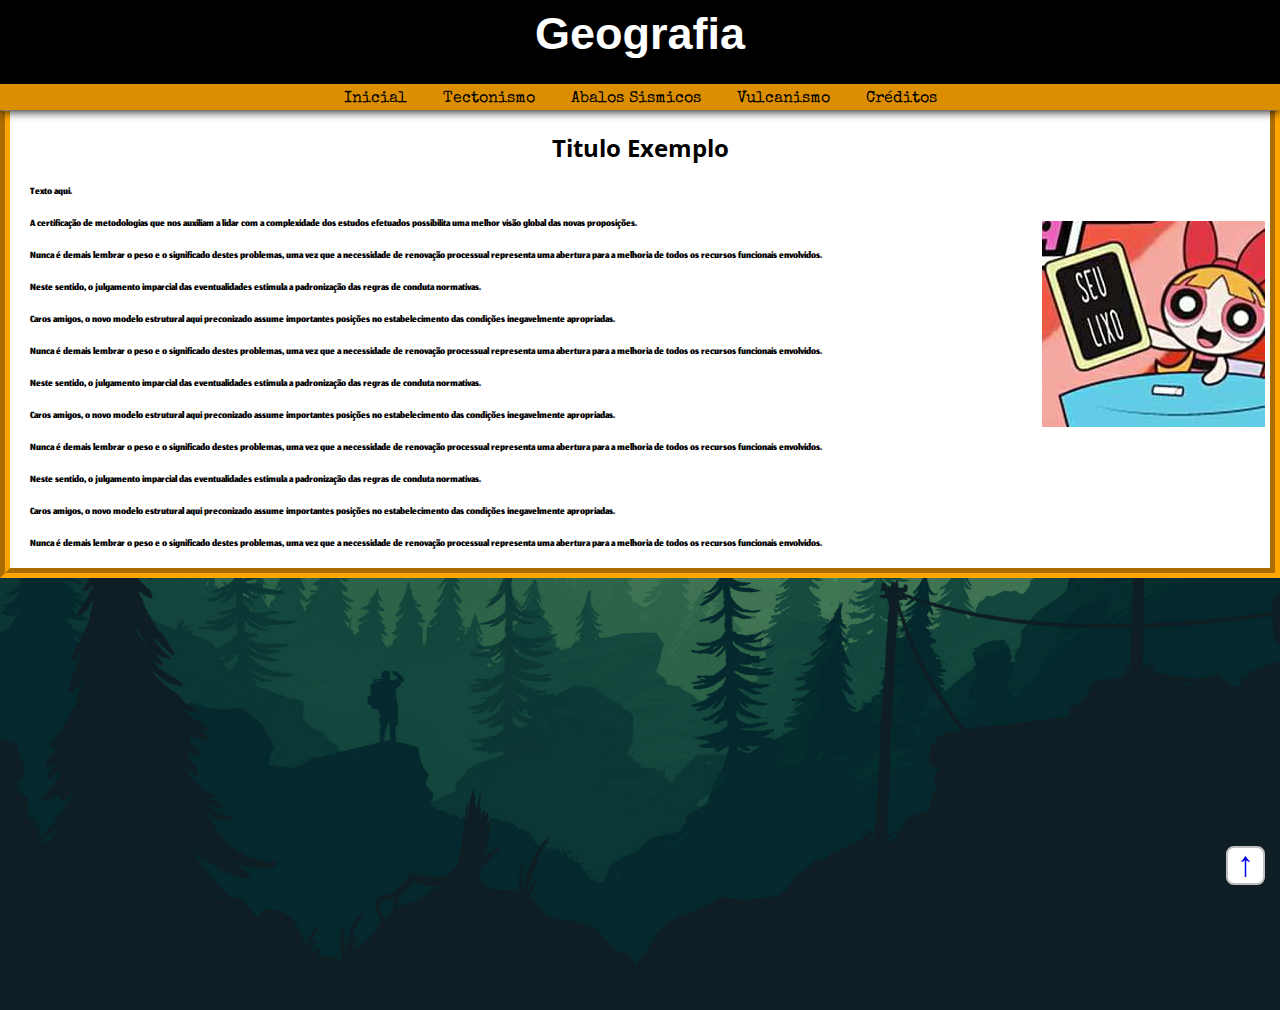
==== index.html @ 6198a920 "Ultima versão do DGO - Is a Bella" ====
<!DOCTYPE html>
<html>
<head>
	<title>Bem-Vindo</title>
	<link rel="stylesheet" href="style.css">
	<link href="https://fonts.googleapis.com/css?family=Open+Sans|Special+Elite|Amatica+SC|Jomhuria" rel="stylesheet">
</head>

<body>
	<header>
      <h1 id="topo">Geografia</h1>

      <nav>
        <ul>
            <li><a href="#">Inicial</a></li>
            <li><a href="tectonismo.html">Tectonismo</a></li>
            <li><a href="#">Abalos Sismicos</a></li>
            <li><a href="vulcanismo.html">Vulcanismo</a></li>
            <li><a href="#">Créditos</a></li>
        </ul>
      </nav>

    </header>

    <main id="inicial">
    	<article id="principal">
    		<h2>Titulo Exemplo</h2>
    		<p>Texto aqui.</p>
    		<img src="imgs/seu_lixo.jpg" class="direita">
    		<p>A certificação de metodologias que nos auxiliam a lidar com a complexidade dos estudos efetuados possibilita uma melhor visão global das novas proposições.</p>
    		<p>Nunca é demais lembrar o peso e o significado destes problemas, uma vez que a necessidade de renovação processual representa uma abertura para a melhoria de todos os recursos funcionais envolvidos.</p>
    		<p>Neste sentido, o julgamento imparcial das eventualidades estimula a padronização das regras de conduta normativas.</p>
    		<p>Caros amigos, o novo modelo estrutural aqui preconizado assume importantes posições no estabelecimento das condições inegavelmente apropriadas.</p>
    		<p>Nunca é demais lembrar o peso e o significado destes problemas, uma vez que a necessidade de renovação processual representa uma abertura para a melhoria de todos os recursos funcionais envolvidos.</p>
    		<p>Neste sentido, o julgamento imparcial das eventualidades estimula a padronização das regras de conduta normativas.</p>
    		<p>Caros amigos, o novo modelo estrutural aqui preconizado assume importantes posições no estabelecimento das condições inegavelmente apropriadas.</p>
    		<p>Nunca é demais lembrar o peso e o significado destes problemas, uma vez que a necessidade de renovação processual representa uma abertura para a melhoria de todos os recursos funcionais envolvidos.</p>
    		<p>Neste sentido, o julgamento imparcial das eventualidades estimula a padronização das regras de conduta normativas.</p>
    		<p>Caros amigos, o novo modelo estrutural aqui preconizado assume importantes posições no estabelecimento das condições inegavelmente apropriadas.</p>
    		<p>Nunca é demais lembrar o peso e o significado destes problemas, uma vez que a necessidade de renovação processual representa uma abertura para a melhoria de todos os recursos funcionais envolvidos.</p>

    	</article>
    </main>
    <a href="#topo" id="voltar-topo"></a>
    <script src="js/desce.js"></script>
</body>
</html>
---- style.css ----
body,h1{
  margin: 0;
}
body,html{
  height: 100%;
}

/* HEADER */
header{
  background-color: black;
  text-align: center;
  box-shadow: 0px 1px 10px black;
  position: relative;
  z-index: 1
}
header h1{
  padding: 8px;
  color: white;
  font-family: "Amatica SC", sans-serif;
  font-size: 45px;
  text-decoration: none;
  z-index: 1;
  display: block;
}

/* LINKS E NAVIGATION BAR*/
header li{
  list-style: none;
  display: inline-block;
  font-family: "Special Elite", cursive;
  border-bottom: 3px solid transparent;
  margin: 0 1em;
}
header ul {
  padding-left: 0;
  padding-top: 0.25em;
  background-color: rgba(255, 165, 0, 0.86);
  margin-bottom: 0;
}
header a{
  text-decoration: none;
  color: black;
  text-align: center;
}

/*principal*/
  #principal{
    margin: 0 auto;
    border: 10px groove orange;
    border-top: 1px solid transparent;
    /*background-color: rgba(255, 185, 0, 0.72);*/
    background-color: rgba(255, 255, 255, 1);
    text-align: center;
    position: relative;
    bottom: 850px;
    transition: 0.5s linear;
  }
  #principal p{
    margin-left: 20px;
    margin-right: 20px;
    text-align: justify;
    font-family: 'Jomhuria'
  }
  #principal h2{
    font-family: 'open sans',sans-serif;
  }

  /* IMAGENS */
 main{
    background-size: cover;
    background-position: center center;
    height: 100%;
  }
  #inicial{
    background-image: url(imgs/fundo/guy-forest-green.jpg);
  }
  #vulcao{
    background-image: url(imgs/fundo/guy-forest-yellow.jpg);
    background-size: cover;
    background-position: center center;
    height: 100%;
  }
  #tectonismo{
    background-image: url(imgs/fundo/forest-anoitecer-vigia.jpg);
    background-size: cover;
    background-position: center center;
    height: 100%;

  }

  .direita{
    float: right;
    margin: 5px;
  }
  .esquerda{
      float: left;
      margin: 5px;
  }
  .vermelho{
    color: red;
  }
  .negrito{
    font-weight: bold;

  }

#voltar-topo {
  background-color: white;
  border-radius: 20%;
  border: 2px solid silver;
  font-size: 35px;
  box-sizing: content-box;
  width: 1em;
  height: 1em;
  text-align: center;
  text-decoration: none;
      /*aula*/
  position: fixed;
  right: 15px;
  bottom: 15px;
}

#voltar-topo::before {
  content: "↑";
  /* por algum motivo,a setinha tinha ficado
  com um contorno (no próprio caractere),então
  eu mudei para outro*/
  display: inline;
      /*aula*/
  position: relative;
  bottom: 3px;
}

section{
  width: 600px;
  margin: 0 auto;
}
a:active{
  position: relative;
  top: 1px;
}
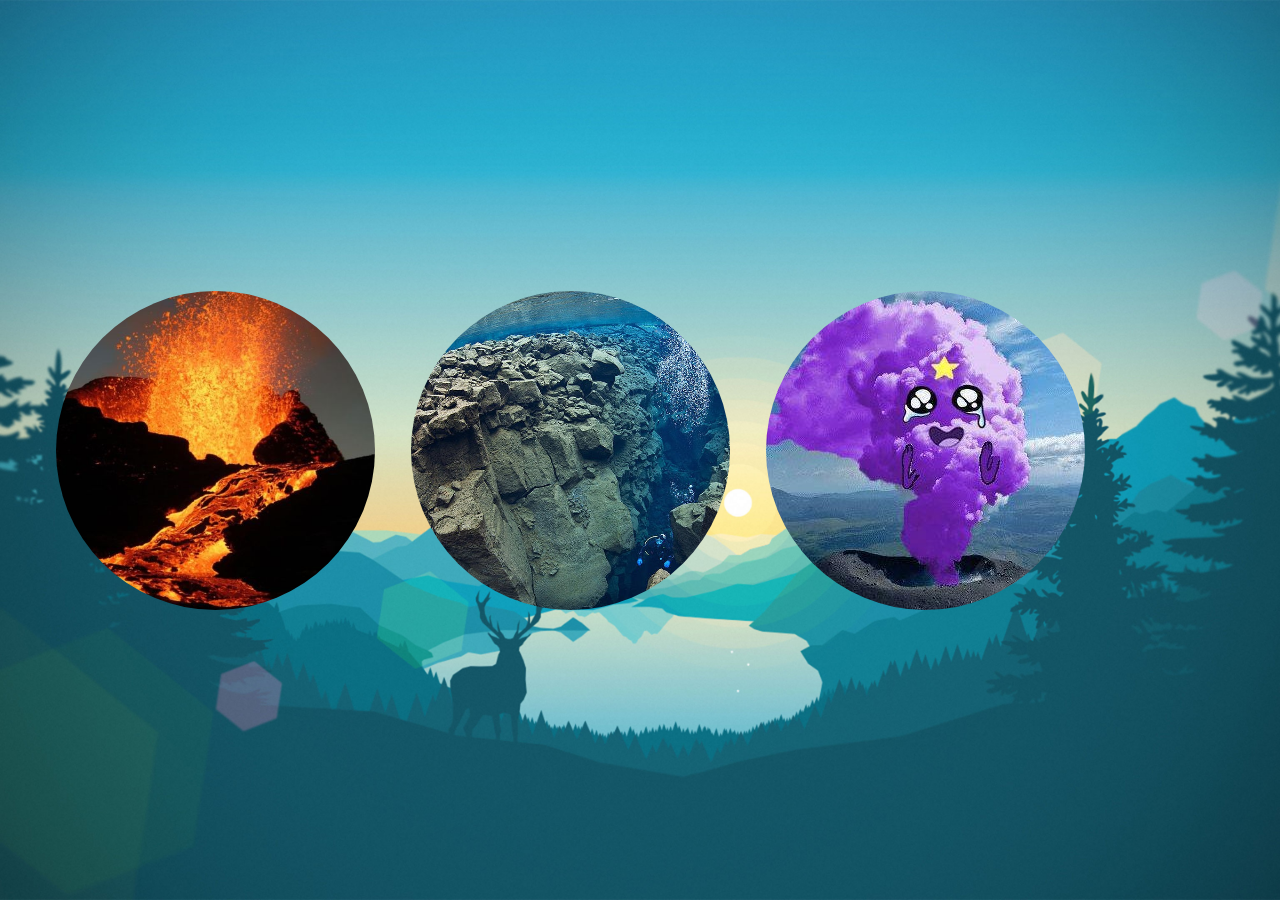
==== commit 837e4b39: "versão_final-entrega" ====
--- a/index.html
+++ b/index.html
@@ -1,47 +1,30 @@
 <!DOCTYPE html>
 <html>
-<head>
-	<title>Bem-Vindo</title>
-	<link rel="stylesheet" href="style.css">
-	<link href="https://fonts.googleapis.com/css?family=Open+Sans|Special+Elite|Amatica+SC|Jomhuria" rel="stylesheet">
-</head>
-
-<body>
-	<header>
-      <h1 id="topo">Geografia</h1>
-
-      <nav>
-        <ul>
-            <li><a href="#">Inicial</a></li>
-            <li><a href="tectonismo.html">Tectonismo</a></li>
-            <li><a href="#">Abalos Sismicos</a></li>
-            <li><a href="vulcanismo.html">Vulcanismo</a></li>
-            <li><a href="#">Créditos</a></li>
-        </ul>
-      </nav>
-
-    </header>
-
-    <main id="inicial">
-    	<article id="principal">
-    		<h2>Titulo Exemplo</h2>
-    		<p>Texto aqui.</p>
-    		<img src="imgs/seu_lixo.jpg" class="direita">
-    		<p>A certificação de metodologias que nos auxiliam a lidar com a complexidade dos estudos efetuados possibilita uma melhor visão global das novas proposições.</p>
-    		<p>Nunca é demais lembrar o peso e o significado destes problemas, uma vez que a necessidade de renovação processual representa uma abertura para a melhoria de todos os recursos funcionais envolvidos.</p>
-    		<p>Neste sentido, o julgamento imparcial das eventualidades estimula a padronização das regras de conduta normativas.</p>
-    		<p>Caros amigos, o novo modelo estrutural aqui preconizado assume importantes posições no estabelecimento das condições inegavelmente apropriadas.</p>
-    		<p>Nunca é demais lembrar o peso e o significado destes problemas, uma vez que a necessidade de renovação processual representa uma abertura para a melhoria de todos os recursos funcionais envolvidos.</p>
-    		<p>Neste sentido, o julgamento imparcial das eventualidades estimula a padronização das regras de conduta normativas.</p>
-    		<p>Caros amigos, o novo modelo estrutural aqui preconizado assume importantes posições no estabelecimento das condições inegavelmente apropriadas.</p>
-    		<p>Nunca é demais lembrar o peso e o significado destes problemas, uma vez que a necessidade de renovação processual representa uma abertura para a melhoria de todos os recursos funcionais envolvidos.</p>
-    		<p>Neste sentido, o julgamento imparcial das eventualidades estimula a padronização das regras de conduta normativas.</p>
-    		<p>Caros amigos, o novo modelo estrutural aqui preconizado assume importantes posições no estabelecimento das condições inegavelmente apropriadas.</p>
-    		<p>Nunca é demais lembrar o peso e o significado destes problemas, uma vez que a necessidade de renovação processual representa uma abertura para a melhoria de todos os recursos funcionais envolvidos.</p>
-
-    	</article>
-    </main>
-    <a href="#topo" id="voltar-topo"></a>
-    <script src="js/desce.js"></script>
-</body>
+	<head>
+		<title></title>
+		<link rel="stylesheet" href="style.css">
+		<link href="https://fonts.googleapis.com/css?family=Open+Sans|Special+Elite|Amatica+SC" rel="stylesheet">
+	</head>
+	<body>
+		<main id="primeira-pag">
+			<ul>
+				<a href="vulcanismo-novo.html">
+				<li class="conteudo">
+					<img class="pagina-principal" src="imgs/volcano.jpg">
+					<h1>Vulcão</h1>
+				</li></a>
+				<a href="tectonismo-novo.html">
+				<li class="conteudo">
+					<img class="pagina-principal" src="imgs/logo-tect.jpeg">
+					<h1>Tectonismo</h1>
+				</li></a>
+				<a href="creditos.html">
+				<li class="conteudo">
+					<img class="pagina-principal" src="imgs/vulcao.jpg">
+					<h1>Créditos</h1>
+				</li></a>
+			</ul>
+		</main>
+		
+	</body>
 </html>--- a/style.css
+++ b/style.css
@@ -4,72 +4,17 @@
 body,html{
   height: 100%;
 }
-
-/* HEADER */
-header{
-  background-color: black;
-  text-align: center;
-  box-shadow: 0px 1px 10px black;
-  position: relative;
-  z-index: 1
+body#vulcao-n{
+  background-color: #200001;
 }
-header h1{
-  padding: 8px;
-  color: white;
-  font-family: "Amatica SC", sans-serif;
-  font-size: 45px;
-  text-decoration: none;
-  z-index: 1;
-  display: block;
+body#tect-n{
+  background-color: #0f1e25;
 }
-
-/* LINKS E NAVIGATION BAR*/
-header li{
-  list-style: none;
-  display: inline-block;
-  font-family: "Special Elite", cursive;
-  border-bottom: 3px solid transparent;
-  margin: 0 1em;
-}
-header ul {
-  padding-left: 0;
-  padding-top: 0.25em;
-  background-color: rgba(255, 165, 0, 0.86);
-  margin-bottom: 0;
-}
-header a{
-  text-decoration: none;
-  color: black;
-  text-align: center;
-}
-
-/*principal*/
-  #principal{
-    margin: 0 auto;
-    border: 10px groove orange;
-    border-top: 1px solid transparent;
-    /*background-color: rgba(255, 185, 0, 0.72);*/
-    background-color: rgba(255, 255, 255, 1);
-    text-align: center;
-    position: relative;
-    bottom: 850px;
-    transition: 0.5s linear;
-  }
-  #principal p{
-    margin-left: 20px;
-    margin-right: 20px;
-    text-align: justify;
-    font-family: 'Jomhuria'
-  }
-  #principal h2{
-    font-family: 'open sans',sans-serif;
-  }
 
   /* IMAGENS */
  main{
     background-size: cover;
     background-position: center center;
-    height: 100%;
   }
   #inicial{
     background-image: url(imgs/fundo/guy-forest-green.jpg);
@@ -80,62 +25,92 @@
     background-position: center center;
     height: 100%;
   }
-  #tectonismo{
-    background-image: url(imgs/fundo/forest-anoitecer-vigia.jpg);
+  #creditos{
+    background-image: url(imgs/fundo/lake.jpg);
     background-size: cover;
     background-position: center center;
     height: 100%;
-
+  }
+  #primeira-pag{
+    background-image: url(imgs/fundo/lake.jpg);
+    background-size: cover;
+    background-position: center center;
+    height: 100%;
+}
+ #tectonismo{
+    background-image: url(imgs/fundo/guy-forest-green.jpg);
+    background-size: cover;
+    background-position: center center;
+    height: 100%;
   }
 
   .direita{
     float: right;
-    margin: 5px;
+    margin: 0 2.5em;
   }
   .esquerda{
       float: left;
-      margin: 5px;
-  }
-  .vermelho{
-    color: red;
-  }
-  .negrito{
-    font-weight: bold;
-
+      margin: 0 2.5em;
   }
 
-#voltar-topo {
-  background-color: white;
-  border-radius: 20%;
-  border: 2px solid silver;
-  font-size: 35px;
-  box-sizing: content-box;
-  width: 1em;
-  height: 1em;
-  text-align: center;
-  text-decoration: none;
-      /*aula*/
-  position: fixed;
-  right: 15px;
-  bottom: 15px;
-}
-
-#voltar-topo::before {
-  content: "↑";
-  /* por algum motivo,a setinha tinha ficado
-  com um contorno (no próprio caractere),então
-  eu mudei para outro*/
-  display: inline;
-      /*aula*/
-  position: relative;
-  bottom: 3px;
-}
-
 section{
-  width: 600px;
-  margin: 0 auto;
+  width: 700px;
+  font-family: 'Source Code Pro',monospace;
+  font-size: 20px;
+  color :white;
+  text-align: justify;
 }
 a:active{
   position: relative;
   top: 1px;
+}
+
+img.pagina-principal{
+  border-radius: 50%;
+  width: 319px;
+}
+
+img:hover{
+  transform: scale(1.1);
+  transition: cubic-bezier(0.55, 0.06, 0.68, 0.19) 0.1s;
+}
+.conteudo:hover h1{
+  opacity: 1;
+} 
+main ul{
+  position: absolute;
+  top: 50%;
+  margin-top: -159.5px;
+}
+li.conteudo{
+  display: inline-block;
+  list-style: none;
+  margin: 0 1em;
+  
+}
+li.conteudo h1{
+  text-align: center;
+  font-family: "Amatica SC", sans-serif;
+  font-size: 50px;
+  color: white;
+  transition: linear 0.2s;
+  opacity: 0;
+}
+
+a#retorna {
+  font-family: 'Source Code Pro',monospace;
+  color :white;
+}
+img#vulcao-explicado{
+  border-radius: 50px;
+  width: 319px; 
+  float: right;
+  padding: 2.5em;
+}
+#logo{
+  padding: 2.5em;
+  text-align: center;
+  font-family: "Amatica SC", sans-serif;
+  color: white;
+  font-size: 20px;
 }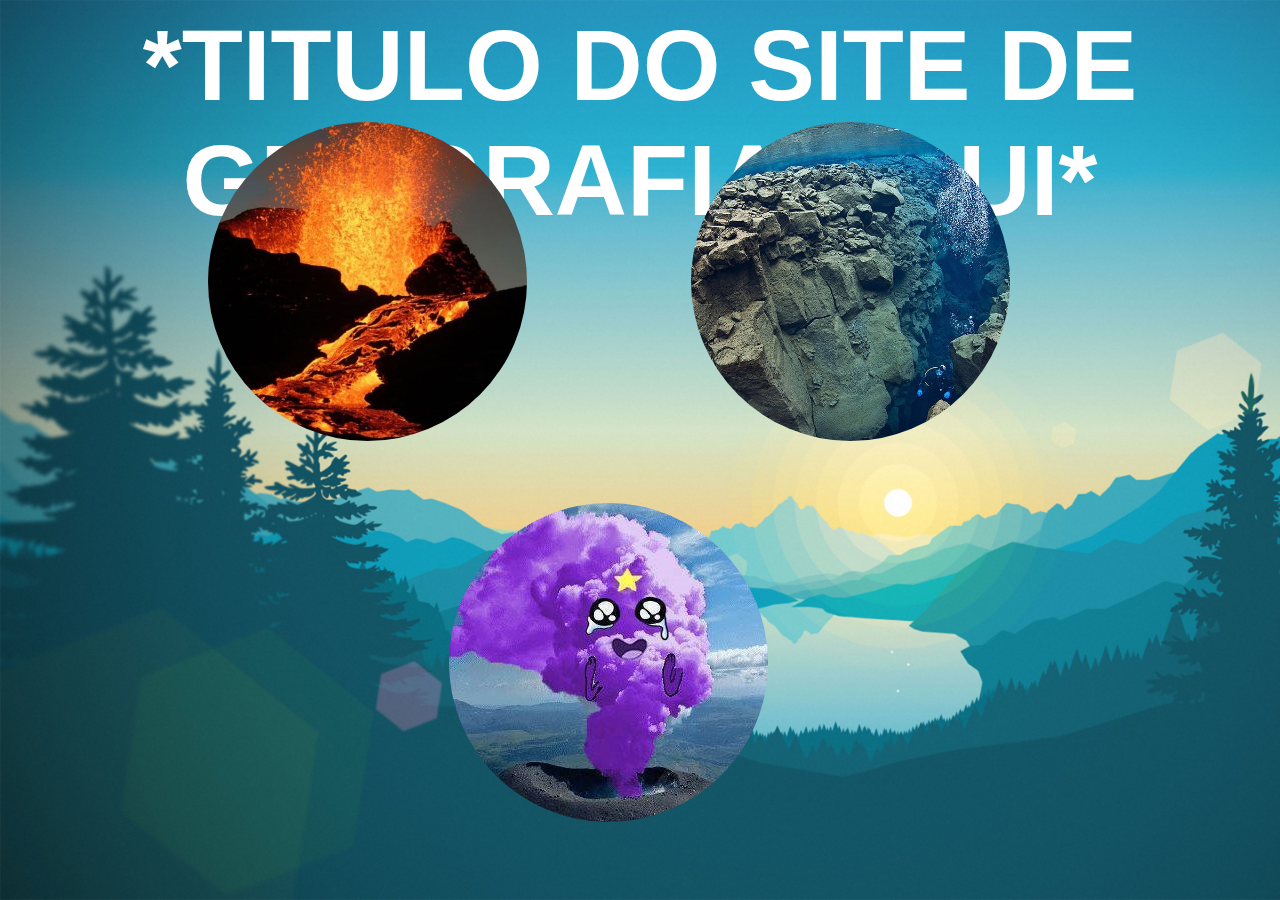
==== commit 74f128cd: "Add files via upload" ====
--- a/index.html
+++ b/index.html
@@ -2,29 +2,25 @@
 <html>
 	<head>
 		<title></title>
-		<link rel="stylesheet" href="style.css">
+		<meta charset="utf-8">
+		<link rel="stylesheet" href="estilo.css">
 		<link href="https://fonts.googleapis.com/css?family=Open+Sans|Special+Elite|Amatica+SC" rel="stylesheet">
 	</head>
-	<body>
-		<main id="primeira-pag">
+	<body id="pag-principal">
+		<h1 id="titulo-grande" class="fonte-bonita">*TITULO DO SITE DE GEOGRAFIA AQUI*</h1>
 			<ul>
-				<a href="vulcanismo-novo.html">
-				<li class="conteudo">
-					<img class="pagina-principal" src="imgs/volcano.jpg">
-					<h1>Vulcão</h1>
+				<a href="vulcanismo.html"><li class="principal-botao">
+					<img class="circulo" src="imgs/volcano.jpg">
+					<h1 class="fonte-bonita">Vulcão</h1>
 				</li></a>
-				<a href="tectonismo-novo.html">
-				<li class="conteudo">
-					<img class="pagina-principal" src="imgs/logo-tect.jpeg">
-					<h1>Tectonismo</h1>
+				<a href="tectonismo.html"><li class="principal-botao">
+					<img class="circulo" src="imgs/logo-tect.jpeg">
+					<h1 class="fonte-bonita">Tectonismo</h1>
 				</li></a>
-				<a href="creditos.html">
-				<li class="conteudo">
-					<img class="pagina-principal" src="imgs/vulcao.jpg">
-					<h1>Créditos</h1>
+				<a href="creditos.html"><li class="principal-botao">
+					<img class="circulo" src="imgs/vulcao.jpg">
+					<h1 class="fonte-bonita">Créditos</h1>
 				</li></a>
 			</ul>
-		</main>
-		
 	</body>
 </html>--- a/estilo.css
+++ b/estilo.css
@@ -0,0 +1,118 @@
+html,body{
+	min-height: 100%;
+}
+#pag-principal{
+	background-image: url(imgs/fundo/lake.jpg);
+	background-size: cover;
+}
+	li.principal-botao{
+		display: inline-block;
+		margin: 0 5em;
+	}
+	li.principal-botao h1{
+		text-align: center;
+		font-size: 50px;
+		opacity: 0;
+		transition: linear 0.2s;
+	}
+	.principal-botao:hover h1{
+  		opacity: 1;
+	} 
+	img.circulo{
+		border-radius: 50%;
+  		width: 319px;
+	}
+	li.principal-botao:hover img{
+  		transform: scale(1.1);
+  		transition: cubic-bezier(0.55, 0.06, 0.68, 0.19) 0.1s;
+	}
+	body#pag-principal ul{
+		text-align: center;
+		position: absolute;
+		bottom: 0;
+		margin-left: -742.5px;
+		left: 50%;
+	}
+	body#pag-principal h1#titulo-grande{
+		text-align: center;
+		font-size: 100px;
+	}
+
+#vulcao{
+	background-image: url(imgs/fundo/yellow-forest.jpg);
+	background-size: cover;
+}
+	#logo h1{
+		text-align: center;
+		font-size: 4em;
+	}
+	#logo{
+		width: 319px;
+		padding: 2em;
+	}
+	main{
+		width: 1100px;
+		margin: 2.5em auto;
+		clear: both;
+	}
+	img#vulcao-explicado{
+		border-radius: 50px;
+ 		width: 319px; 
+  		float: right;
+ 		padding: 2.5em;
+	}
+#tectonismo{
+	background-image: url(imgs/fundo/green-forest.jpg);
+	background-size: cover;
+}
+h1{
+	margin: 0;
+}
+.f-right{
+	float:right;
+}
+.f-left{
+	float:left;
+}
+p{
+	font-family: 'Source Code Pro',monospace;
+  	font-size: 20px;
+  	color :white;
+  	margin:0;
+}
+section{
+	width: 700px;
+	text-align: justify;
+}
+.negrito{
+	font-weight: bold;
+}
+.fonte-bonita{
+	color: white;
+	font-family: "Amatica SC", sans-serif;
+}
+	h2.fonte-bonita{
+		font-size: 3em;
+		margin-top: 0;
+		margin-bottom: 10px;
+		text-align: center;
+	}
+	ol.fonte-bonita,ul.fonte-bonita{
+		font-size: 1.5em;
+	}
+
+#creditos{
+	background-image: url(imgs/fundo/forest1.jpg);
+	background-size: cover;
+}
+#centralizado{
+	text-align: center;
+	margin: 0 auto;
+}
+nav ul{
+	width: 100%;
+
+}
+nav ul li{
+	display: inline-block;
+}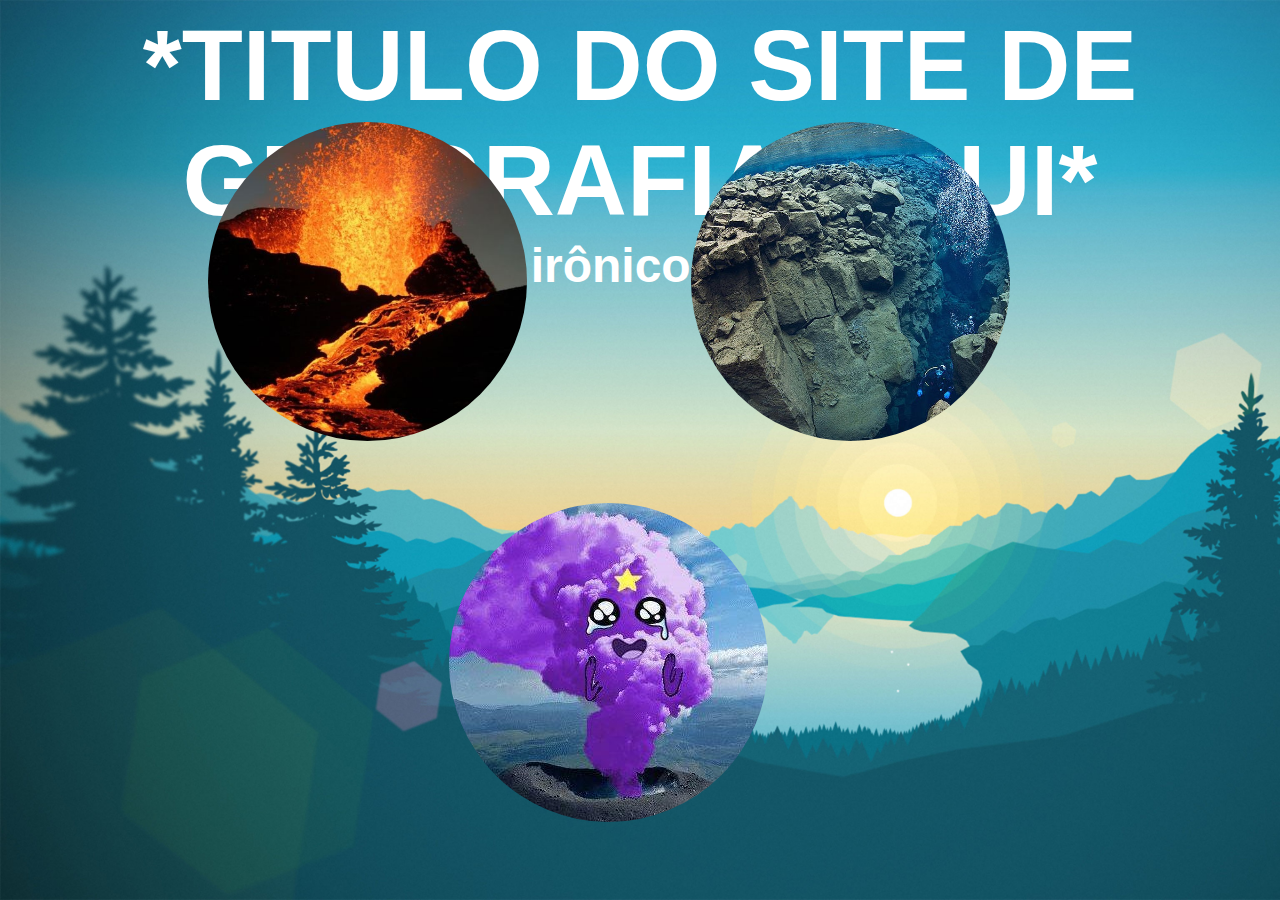
==== commit 93d067f8: "Update index.html" ====
--- a/index.html
+++ b/index.html
@@ -1,17 +1,20 @@
 <!DOCTYPE html>
 <html>
 	<head>
-		<title></title>
+		<title>Ainda sem título</title>
+			
+		
 		<meta charset="utf-8">
 		<link rel="stylesheet" href="estilo.css">
 		<link href="https://fonts.googleapis.com/css?family=Open+Sans|Special+Elite|Amatica+SC" rel="stylesheet">
 	</head>
 	<body id="pag-principal">
 		<h1 id="titulo-grande" class="fonte-bonita">*TITULO DO SITE DE GEOGRAFIA AQUI*</h1>
+		<h2 class="fonte-bonita">Isso é irônico *cof cof*</h2>	
 			<ul>
 				<a href="vulcanismo.html"><li class="principal-botao">
 					<img class="circulo" src="imgs/volcano.jpg">
-					<h1 class="fonte-bonita">Vulcão</h1>
+					<h1 class="fonte-bonita">Vulcanismo</h1>
 				</li></a>
 				<a href="tectonismo.html"><li class="principal-botao">
 					<img class="circulo" src="imgs/logo-tect.jpeg">
@@ -23,4 +26,4 @@
 				</li></a>
 			</ul>
 	</body>
-</html>+</html>
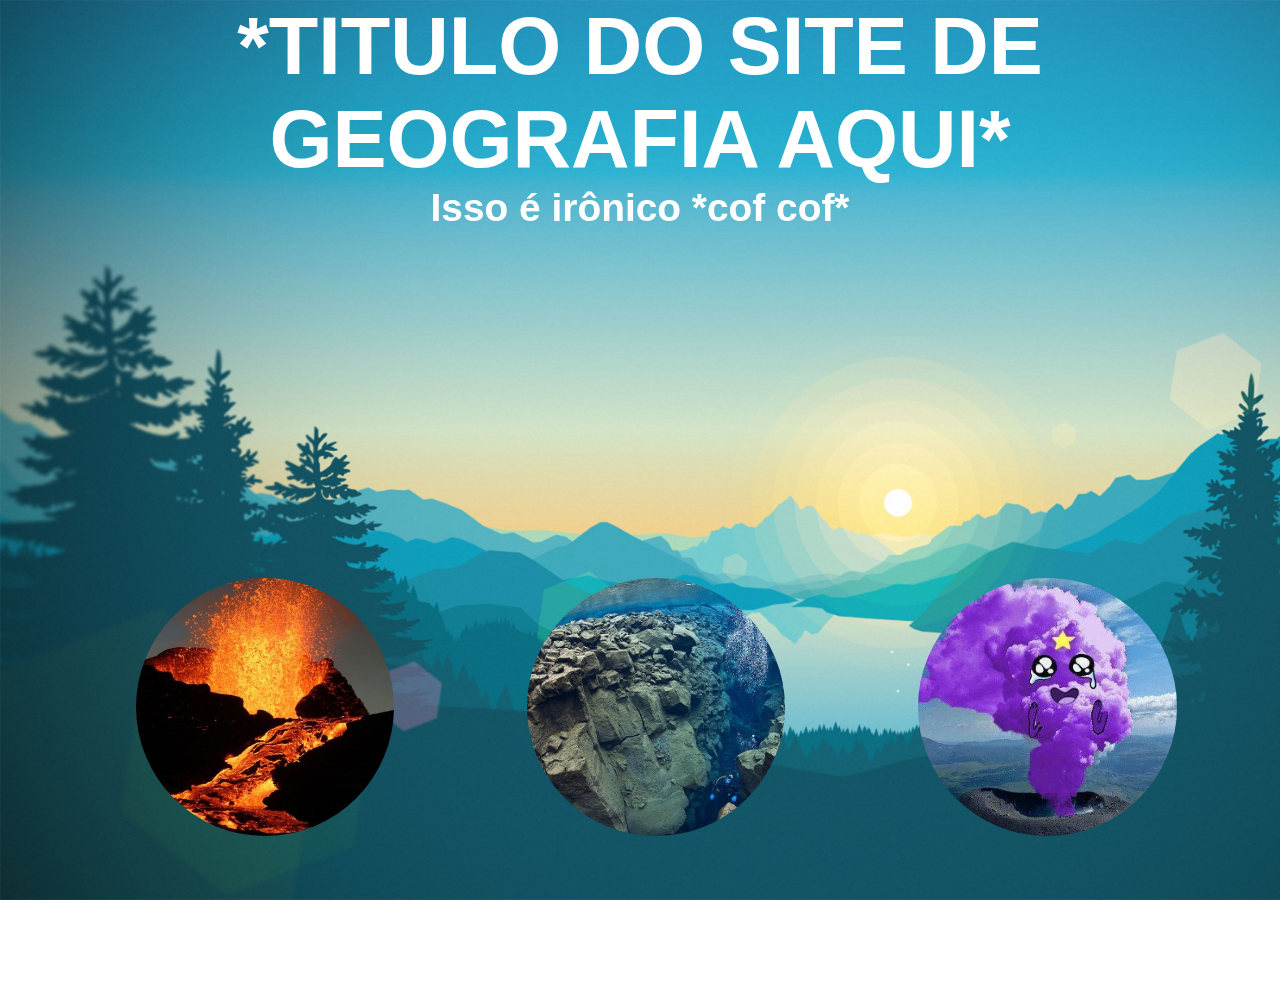
==== commit b90dcd1e: "Agora tá 10/10" ====
--- a/index.html
+++ b/index.html
@@ -2,11 +2,16 @@
 <html>
 	<head>
 		<title>Ainda sem título</title>
-			
+			<!-- O  titulo é uma irônia, porém verdade.
+				É mto difícil surgir com um nome que não seja
+				brega ou clichê, e piadinhas com o nome não
+				são lá a minha cara (Juan), logo nada melhor
+				do que esse título para representar           -->
 		
 		<meta charset="utf-8">
 		<link rel="stylesheet" href="estilo.css">
 		<link href="https://fonts.googleapis.com/css?family=Open+Sans|Special+Elite|Amatica+SC" rel="stylesheet">
+		<link rel="icon" href="imgs/logo/psy.ico">
 	</head>
 	<body id="pag-principal">
 		<h1 id="titulo-grande" class="fonte-bonita">*TITULO DO SITE DE GEOGRAFIA AQUI*</h1>
@@ -27,3 +32,8 @@
 			</ul>
 	</body>
 </html>
+
+<!-- 
+	*COF COF* eu fiz a maioria das coisas rs *COF COF* 
+	não leve isso a sério.
+-->--- a/estilo.css
+++ b/estilo.css
@@ -1,9 +1,12 @@
 html,body{
 	min-height: 100%;
-}
-#pag-principal{
+	zoom: 90%;
+	margin: 0;
+}
+#pag-principal::before{
 	background-image: url(imgs/fundo/lake.jpg);
 	background-size: cover;
+	filter: brightness(100%);
 }
 	li.principal-botao{
 		display: inline-block;
@@ -38,7 +41,7 @@
 		font-size: 100px;
 	}
 
-#vulcao{
+#vulcao::before{
 	background-image: url(imgs/fundo/yellow-forest.jpg);
 	background-size: cover;
 }
@@ -50,20 +53,22 @@
 		width: 319px;
 		padding: 2em;
 	}
-	main{
-		width: 1100px;
-		margin: 2.5em auto;
-		clear: both;
-	}
-	img#vulcao-explicado{
-		border-radius: 50px;
- 		width: 319px; 
-  		float: right;
+	#vulcao-explicado{
+		float: right;
  		padding: 2.5em;
 	}
-#tectonismo{
+
+#tectonismo::before{
 	background-image: url(imgs/fundo/green-forest.jpg);
 	background-size: cover;
+}
+main{
+	width: 1100px;
+	margin: 0 auto;
+	clear: both;
+}
+section{
+	margin: 2.5em auto;
 }
 h1{
 	margin: 0;
@@ -74,11 +79,12 @@
 .f-left{
 	float:left;
 }
-p{
+p,nav ul li a{
 	font-family: 'Source Code Pro',monospace;
   	font-size: 20px;
   	color :white;
   	margin:0;
+  	text-decoration: none;
 }
 section{
 	width: 700px;
@@ -97,22 +103,135 @@
 		margin-bottom: 10px;
 		text-align: center;
 	}
-	ol.fonte-bonita,ul.fonte-bonita{
+	ol.fonte-bonita,ul.fonte-bonita,dl.fonte-bonita{
 		font-size: 1.5em;
 	}
 
-#creditos{
+#creditos::before{
 	background-image: url(imgs/fundo/forest1.jpg);
 	background-size: cover;
 }
-#centralizado{
+#center{
+	margin: 0 auto;
+	clear: both;
+}
+
+
+/*
+	ADICIONADO APÓS REVISÃO DO DEUS COUTINHO , vulgo Fegemo
+*/
+
+nav{
+	position: fixed;
+	left: 0;
+	bottom: 0;
+}
+nav ul{padding: 0 1em;margin: 0;}
+nav ul img{
+	border-radius: 50%;
+	width: 50px;
+	position: relative;
+	bottom: 12.5px;
+	float: left;
+	margin-right: 10px;
+	opacity: 0.5;
+}
+nav ul li a{
+	float: left;
+	clear: both;
+	margin-bottom: 1em;
+}
+nav ul li{
+	clear: both;
+	width: 180px;
+	list-style: none;
+}
+nav ul li:hover span,nav ul li:hover img{
+	opacity: 1;
+}
+
+nav ul li span{
+	opacity: 0;
+	transition: linear 0.25s;
+}
+
+
+/*
+
+	JÁ QUE MINHAS IMAGENS LINDAS ERAM MUITO CLARAS E DEIXAVAM O TEXTO
+	DE MANEIRA ILEGIVEL, ADICIONADO DESSA MANEIRA, É POSSIVEL USAR
+	UM RECURSO CSS 'filter' QUE PERMITE DIMINUIR O BRILHO!
+
+*/
+body::before{
+	 content: "";
+ 	position: fixed;
+  	left: 0;
+ 	 right: 0;
+ 	 z-index: -1;
+ 	 min-width: 100%;
+ 	 min-height:100%;
+  
+ 	 display: block;
+	filter: brightness(80%);
+}
+#configurar{
+	clear:both;
 	text-align: center;
-	margin: 0 auto;
-}
-nav ul{
-	width: 100%;
-
-}
-nav ul li{
-	display: inline-block;
+	font-size: 1.5em;
+	width: 319px;
+	height: 330px;
+	margin: 0 auto;
+	background-color: #f2f2f2;
+	border-radius: 25px;
+	color: black;
+}
+input[type = "number"]{
+	height: 1.25em;
+	width: 3.25em;
+}
+
+	button{
+		display: block;
+   	    margin: 10px auto;
+   	    font-family: 'Source Code Pro',monospace;
+   	    font-size: 0.8em;
+	}
+
+#vulcao-explicado button{width: 159.5px;height: 2em;}
+
+#vulcao-explicado img{
+	border-radius: 25px;
+ 	width: 319px; 		
+}
+
+#tectonismo #vulcao-explicado img{
+	position: absolute;
+	bottom: 0;
+	left: 0;
+}
+#configurar{position: relative;}
+
+#videoh{
+	clear: both;
+	padding: auto;
+	width: 600px;
+	background-color: #440000;
+	border-radius: 10px;
+	margin: 0 auto;
+}
+ #videoh h2{margin-bottom: 0;}
+#video{
+	padding: 20px;
+	margin: 0 auto;
+	width:560px; 
+	height:315px;
+}
+dt{font-weight: bold;}
+
+#partes-vulcao dt,#partes-vulcao dd{
+	display: inline;
+}
+#partes-vulcao dd{
+	-webkit-margin-start: 10px;
 }